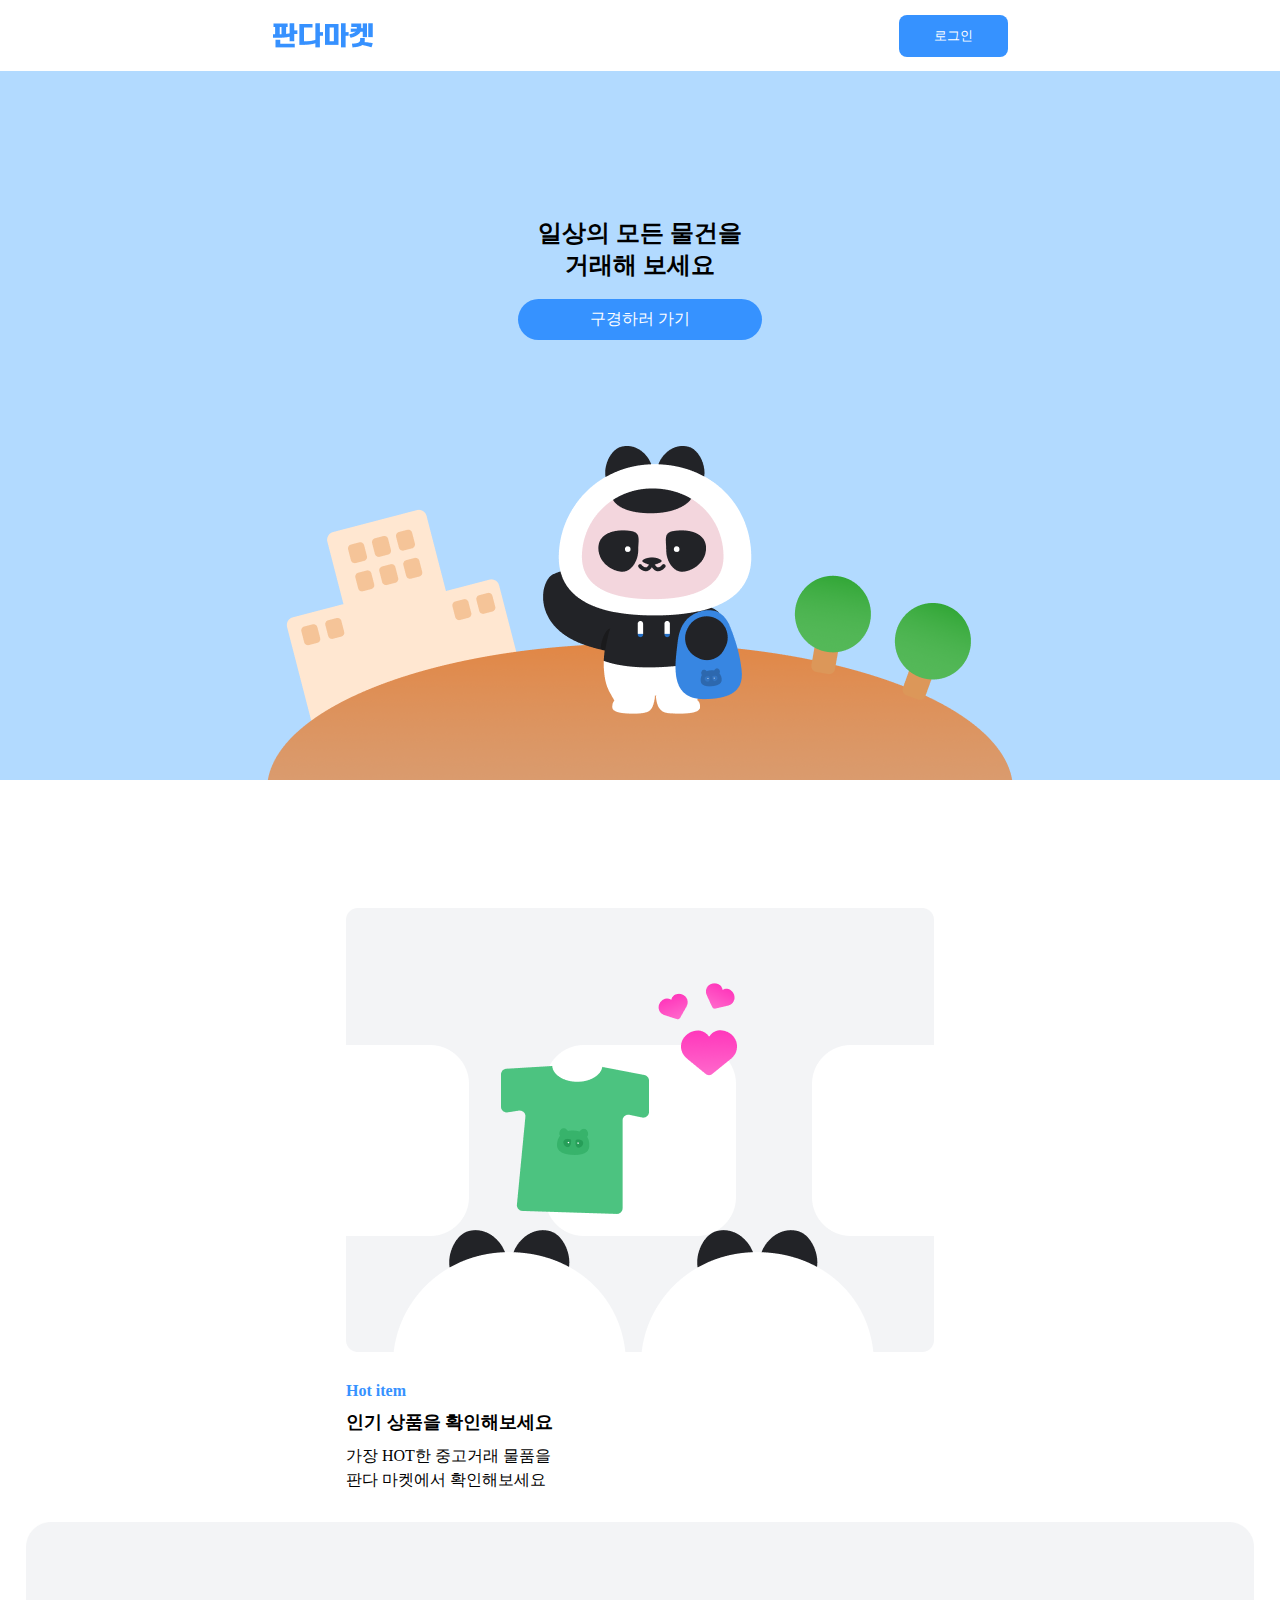
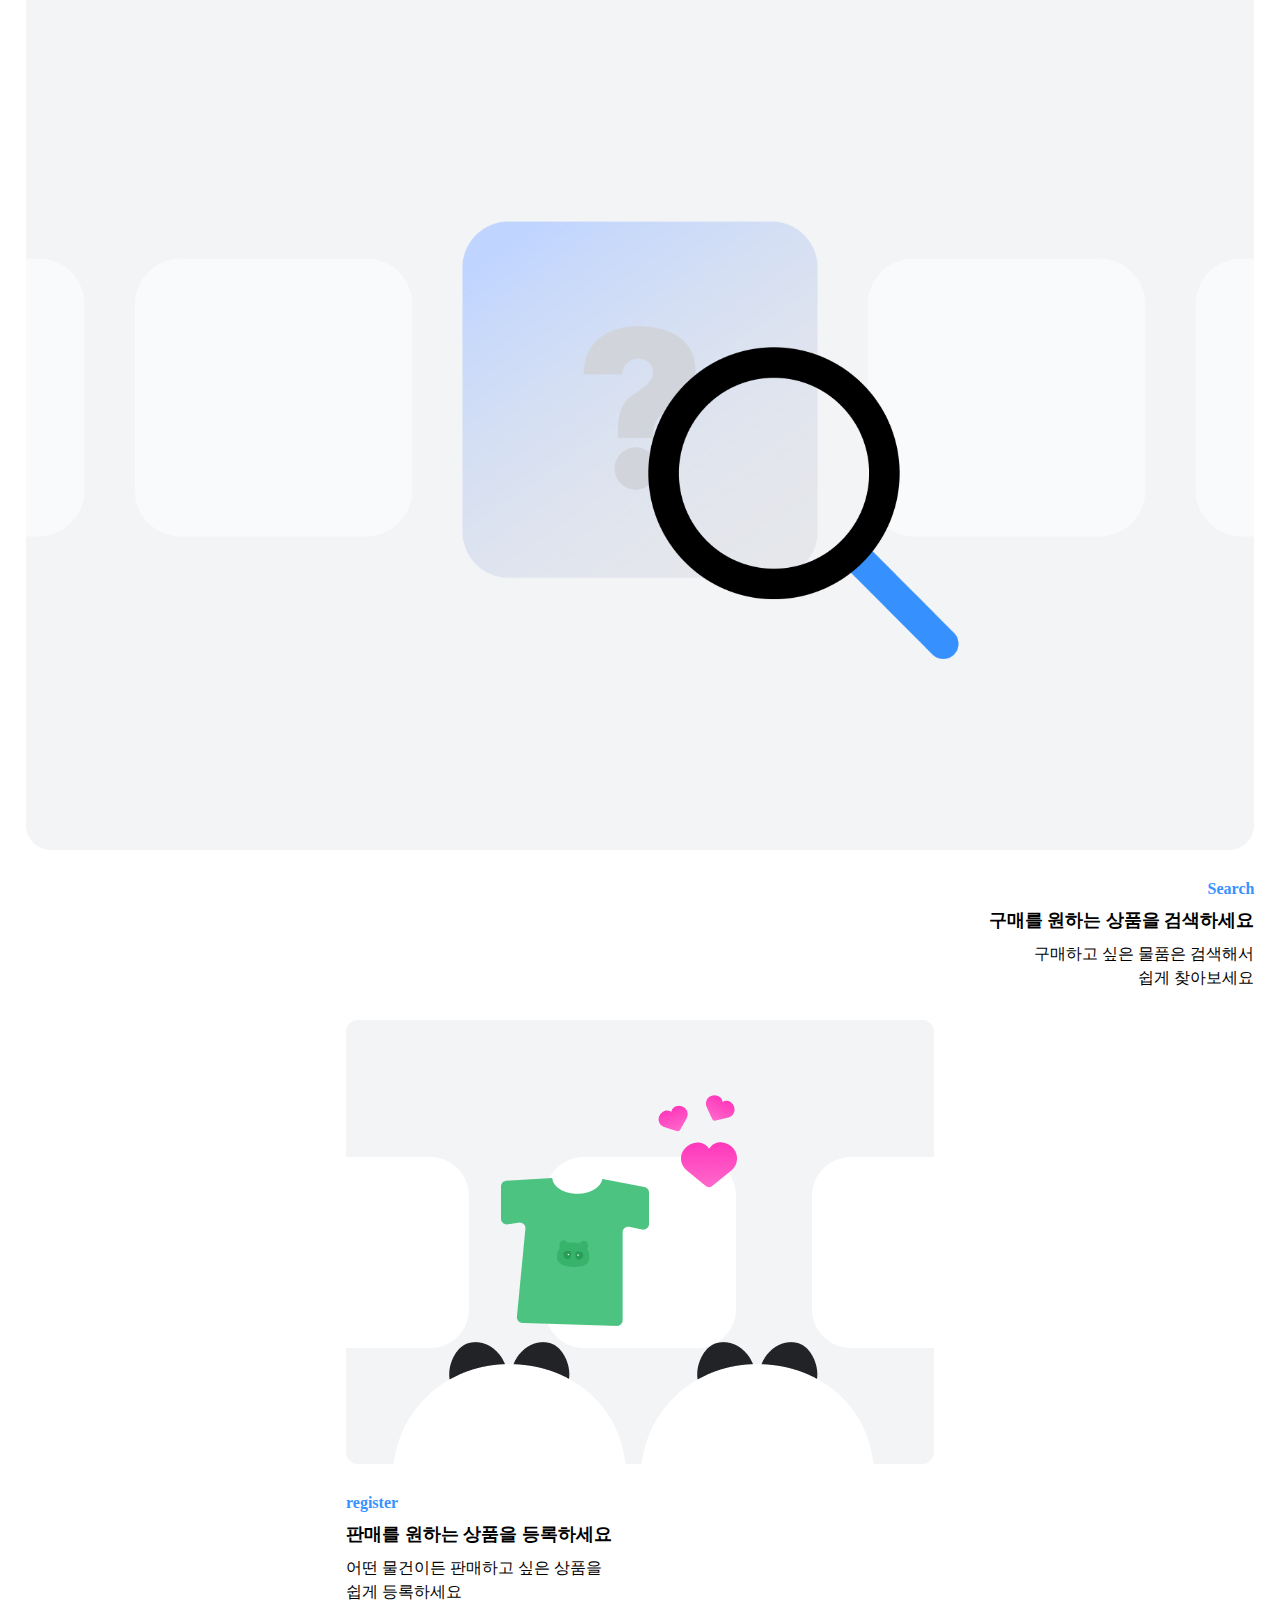
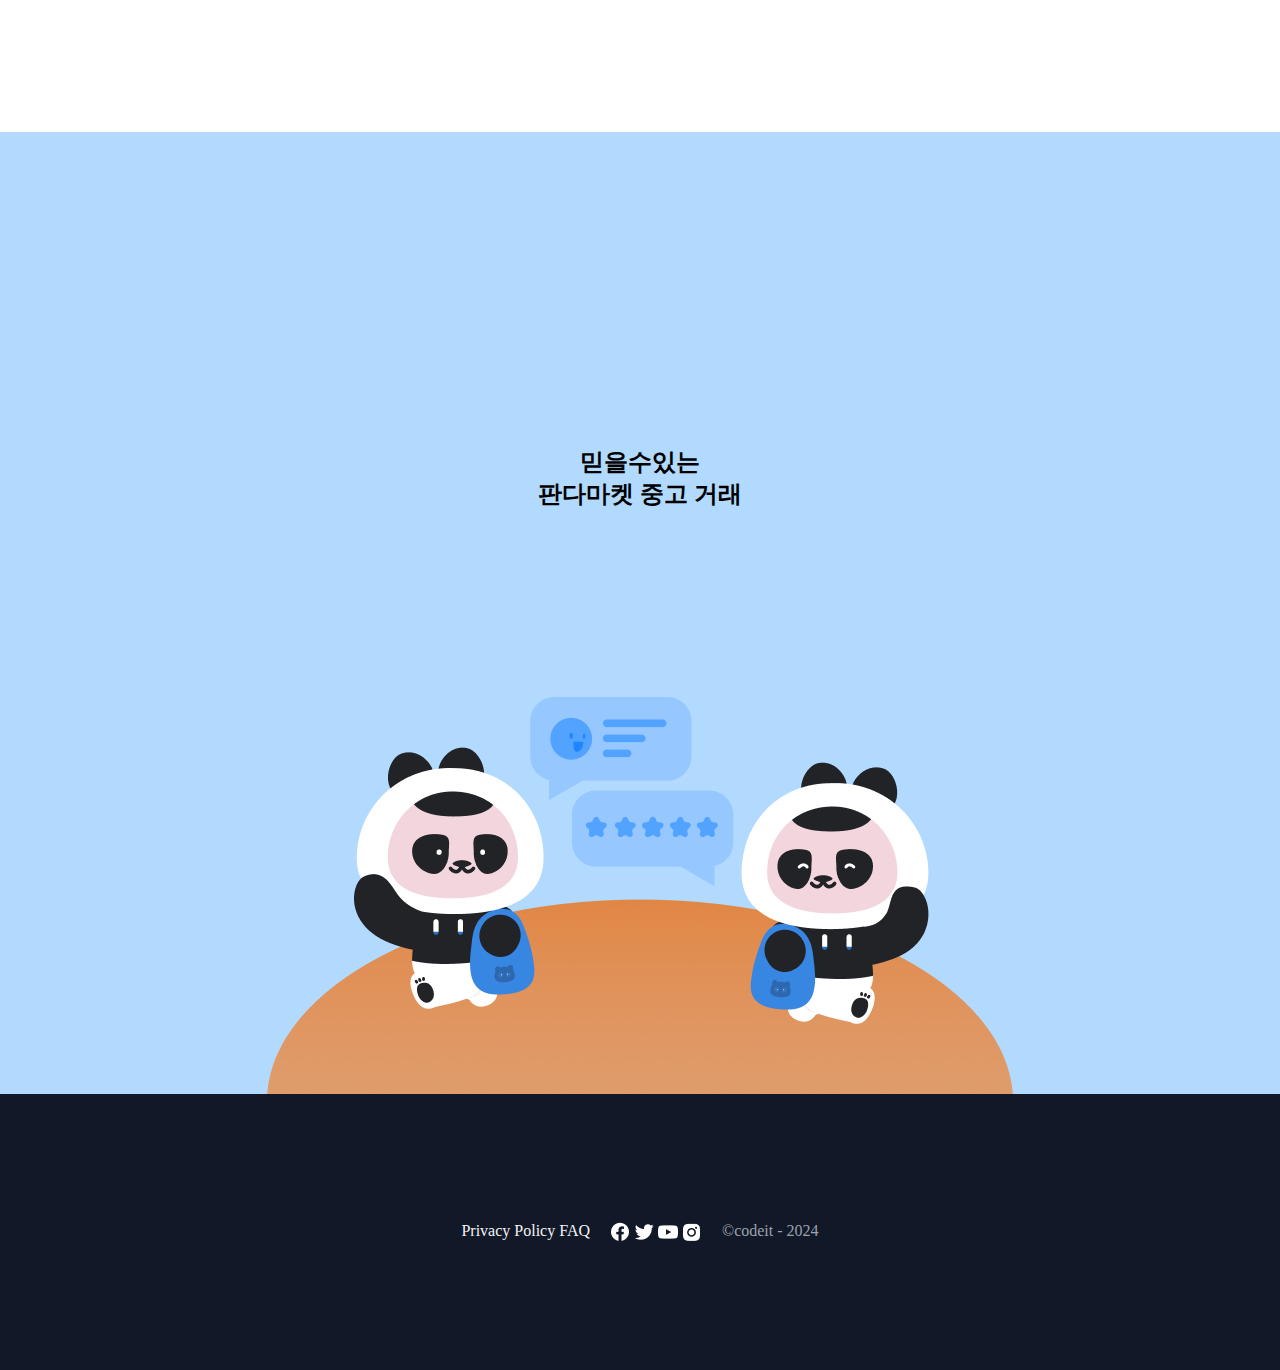
==== 판다마켓/index.html @ 5de252b0 "mobile" ====
<!DOCTYPE html>
<html lang="en">
  <head>
    <meta charset="UTF-8" />
    <meta name="viewport" content="width=device-width, initial-scale=1.0" />
    <title>Document</title>
    <link rel="stylesheet" href="./style.css" />
  </head>
  <body>
    <!-- 해더 영역 -->
    <header>
      <nav class="nav">
        <h1>
          <img src="./img/m.logo.png" alt="logo" />
        </h1>
        <a href="">
          <button class="login-btn">로그인</button>
        </a>
      </nav>
    </header>

    <!-- main 영역 -->
    <main class="article_bg_color">
      <section class="article_container">
        <div class="article_title_wrap">
          <h2 class="tilte_text">일상의 모든 물건을 거래해 보세요</h2>
          <a href=""><button class="main_btn">구경하러 가기</button></a>
        </div>
        <div>
          <img class="main_img" src="./img/Img_home_top.png" alt="" />
        </div>
      </section>
    </main>

    <!-- hot item 영역 -->
    <article class="section1">
      <section class="section_container">
        <div class="img_wrap">
          <img class="article_section_img" src="./img/Img_home_01.png" alt="" />
        </div>
        <div class="text_wrap">
          <span class="text_color">Hot item</span>
          <h3 class="text_h3">인기 상품을 확인해보세요</h3>
          <p class="text_p">
            가장 HOT한 중고거래 물품을<br />
            판다 마켓에서 확인해보세요
          </p>
        </div>
      </section>

      <!-- search 영역 -->
      <section class="section_container">
        <div class="img_wrap">
          <img class="article_section_img" src="./img/Img_home_02.png" alt="" />
        </div>
        <div class="search_text_wrap">
          <span class="text_color">Search</span>
          <h3 class="text_h3">구매를 원하는 상품을 검색하세요</h3>
          <p class="text_p">
            구매하고 싶은 물품은 검색해서<br />
            쉽게 찾아보세요
          </p>
        </div>
      </section>

      <!-- register 영역 -->
      <section class="section_container">
        <div class="img_wrap">
          <img class="article_section_img" src="./img/Img_home_01.png" alt="" />
        </div>
        <div class="text_wrap">
          <span class="text_color">register</span>
          <h3 class="text_h3">판매를 원하는 상품을 등록하세요</h3>
          <p class="text_p">
            어떤 물건이든 판매하고 싶은 상품을<br />
            쉽게 등록하세요
          </p>
        </div>
      </section>
    </article>

    <!-- article 영역 -->
    <article class="article_bg_color">
      <section class="article_container">
        <div class="article_title_wrap2">
          <h2 class="tilte2_text">
            믿을수있는<br />
            판다마켓 중고 거래
          </h2>
        </div>
        <div>
          <img class="main_img" src="./img/Img_home_bottom.png" alt="" />
        </div>
      </section>
    </article>

    <!-- footer 영역 -->
    <footer class="footer_container">
      <div class="content_wrap">
        <div class="footer_text_color">©codeit - 2024</div>
        <div class="footer_text_color1">Privacy Policy FAQ</div>
        <div class="icons">
          <a href="">
            <img src="./img/ic_facebook.png" alt="" />
          </a>
          <a href="">
            <img src="./img/ic_twitter.png" alt="" />
          </a>
          <a href="">
            <img src="./img/ic_youtube.png" alt="" />
          </a>
          <a href="">
            <img src="./img/ic_instagram.png" alt="" />
          </a>
        </div>
      </div>
    </footer>
  </body>
</html>
---- 판다마켓/style.css ----
@charset "UTF-8";
:root {
  --font-weight-bold: 700;
  --font-weight-medium: 500;
  --font-weight-semiBold: 600;
  --font-weight-regular: 400;
  --line-height-42: 42px;
  --line-height-42: 32px;
  --line-height-26: 26px;
  --line-height-24: 24px;
  --line-height-22: 22px;
  --line-height-20: 20px;
  --line-height-18: 18px;
  --text-3xl: 32px;
  --text-26: 26px;
  --text-2xl: 24px;
  --text-xl: 20px;
  --text-2lg: 18px;
  --text-lg: 16px;
  --text-md: 14px;
  --text-sm: 13px;
  --text-xs: 12px;
  --color-primary-30: #b2daff;
  --color-primary-50: #52a2ff;
  --color-primary-100: #3692ff;
  --color-primary-200: #1967d6;
  --color-primary-300: #1251aa;
  --color-error: #f74747;
  --color-gray-900: #111827;
  --color-gray-800: #1f2937;
  --color-gray-700: #374151;
  --color-gray-600: #4b5563;
  --color-gray-500: #6b7280;
  --color-gray-300: #9ca3af;
  --color-gray-200: #e5e7eb;
  --color-gray-100: #f3f4f6;
  --color-gray-50: #f9fafb;
  --color-white: #ffffff;
  /* --main-img:url("https://search.pstatic.net/common/?src=http%3A%2F%2Fblogfiles.naver.net%2FMjAyNDAzMjVfMTA5%2FMDAxNzExMzcyNDMwMDA0.PAAKwnwMxkbjkumD5Q9-1tG5RyyqQ39Nb8FeaJi5R3gg.db8yYRm5e68QXofsy28CrYM2SAaduiMCdt2UGgNBswUg.PNG%2Fimage.png&type=sc960_832"); */

  /* background-image: var(--main-img);
  background-size: contain;
  background-repeat: no-repeat; */
}

* {
  margin: 0;
  padding: 0;
  box-sizing: border-box;
}

h1 {
  font-size: var(--text-3xl);
  line-height: var(--lineheight-42);
  font-weight: var(--font-weight-bold);
}

h2,
h3 {
  font-size: var(--text-2xl);
  line-height: var(--line-height-32);
  font-weight: var(--font-weight-semiBold);
}

p {
  font-size: var(--text-lg);
  line-height: var(--line-height-18);
  font-weight: var(--font-weight-medium);
}

a,
span,
img {
  vertical-align: top;
}

ul {
  list-style: none;
}

button,
a {
  all: unset;
}

/* mobile */

/* 해더영역 */
.nav {
  display: flex;
  justify-content: space-around;
  align-items: center;
  padding: 10px;
}

.login-btn {
  border-radius: 8px;
  padding: 12px 35px;
  background-color: var(--color-primary-100);
  color: var(--color-white);
  font-size: var(--text-sm);
}

/* 배경색 */
.article_bg_color {
  background-color: var(--color-primary-30);
  display: flex;
  justify-content: center;
  align-items: center;
  padding-top: 10%;
}

.article_container {
  display: flex;
  align-items: center;
  flex-direction: column;
}

.main_img {
  width: 100%;
}

/* main text 영역 */
.article_title_wrap {
  text-align: center;
  margin-bottom: 100px;
}

.tilte_text {
  padding: 5% 20%;
}

.main_btn {
  background-color: var(--color-primary-100);
  color: var(--color-white);
  border-radius: 30px;
  padding: 10px 20%;
}

/* section 구역 */
.section1 {
  display: flex;
  justify-content: center;
  align-items: center;
  flex-direction: column;
  padding: 10% 0;
  gap: 30px;
}

.section_container {
  display: flex;
  justify-content: center;
  flex-direction: column;
  gap: 30px;
  padding: 0 2%;
}

.article_section_img {
  width: 100%;
}

.text_wrap {
  display: flex;
  flex-direction: column;
  justify-content: center;
}

.text_color {
  color: var(--color-primary-100);
  font-weight: var(--font-weight-bold);
  margin-bottom: 10px;
}

.text_h3 {
  margin-bottom: 10px;
  font-size: var(--text-2lg);
}
.text_p {
  line-height: 1.5;
}

/* search text */
.search_text_wrap {
  display: flex;
  flex-direction: column;
  justify-content: center;
  text-align: right;
}

/* article 구역 */
.article_title_wrap2 {
  text-align: center;
  width: 100%;
}

.tilte2_text {
  padding: 25% 0;
}

/* footer 구역 */
footer {
  background-color: var(--color-gray-900);
  padding: 10% 0;
  display: flex;
  justify-content: space-around;
}

.footer_text_color {
  color: var(--color-gray-300);
}

.footer_text_color1 {
  color: var(--color-gray-100);
}

.content_wrap {
  display: flex;
  justify-content: space-between;
  flex-wrap: wrap;
  gap: 20px;
  padding: 0 5%;
}

.content_wrap > div:first-child {
  order: 2;
}

.icons {
  gap: 10px;
}
/* mobile end */
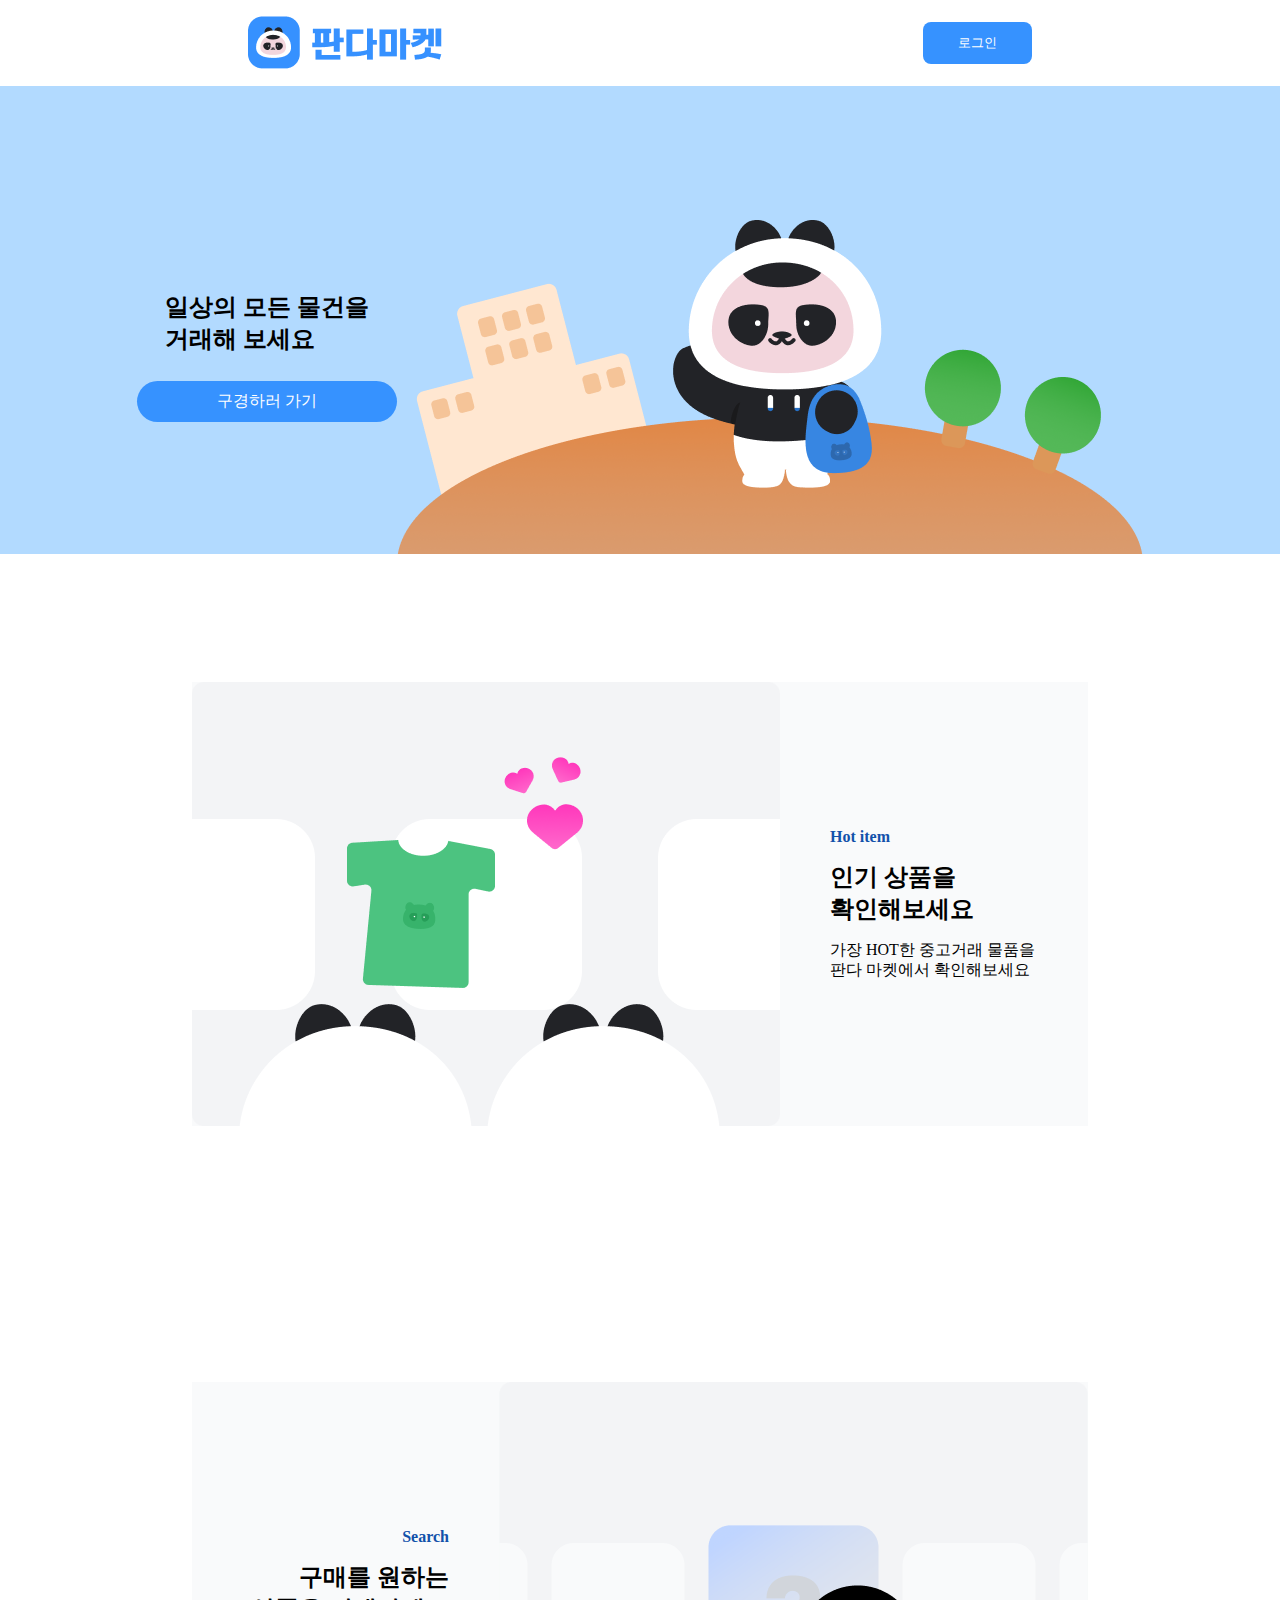
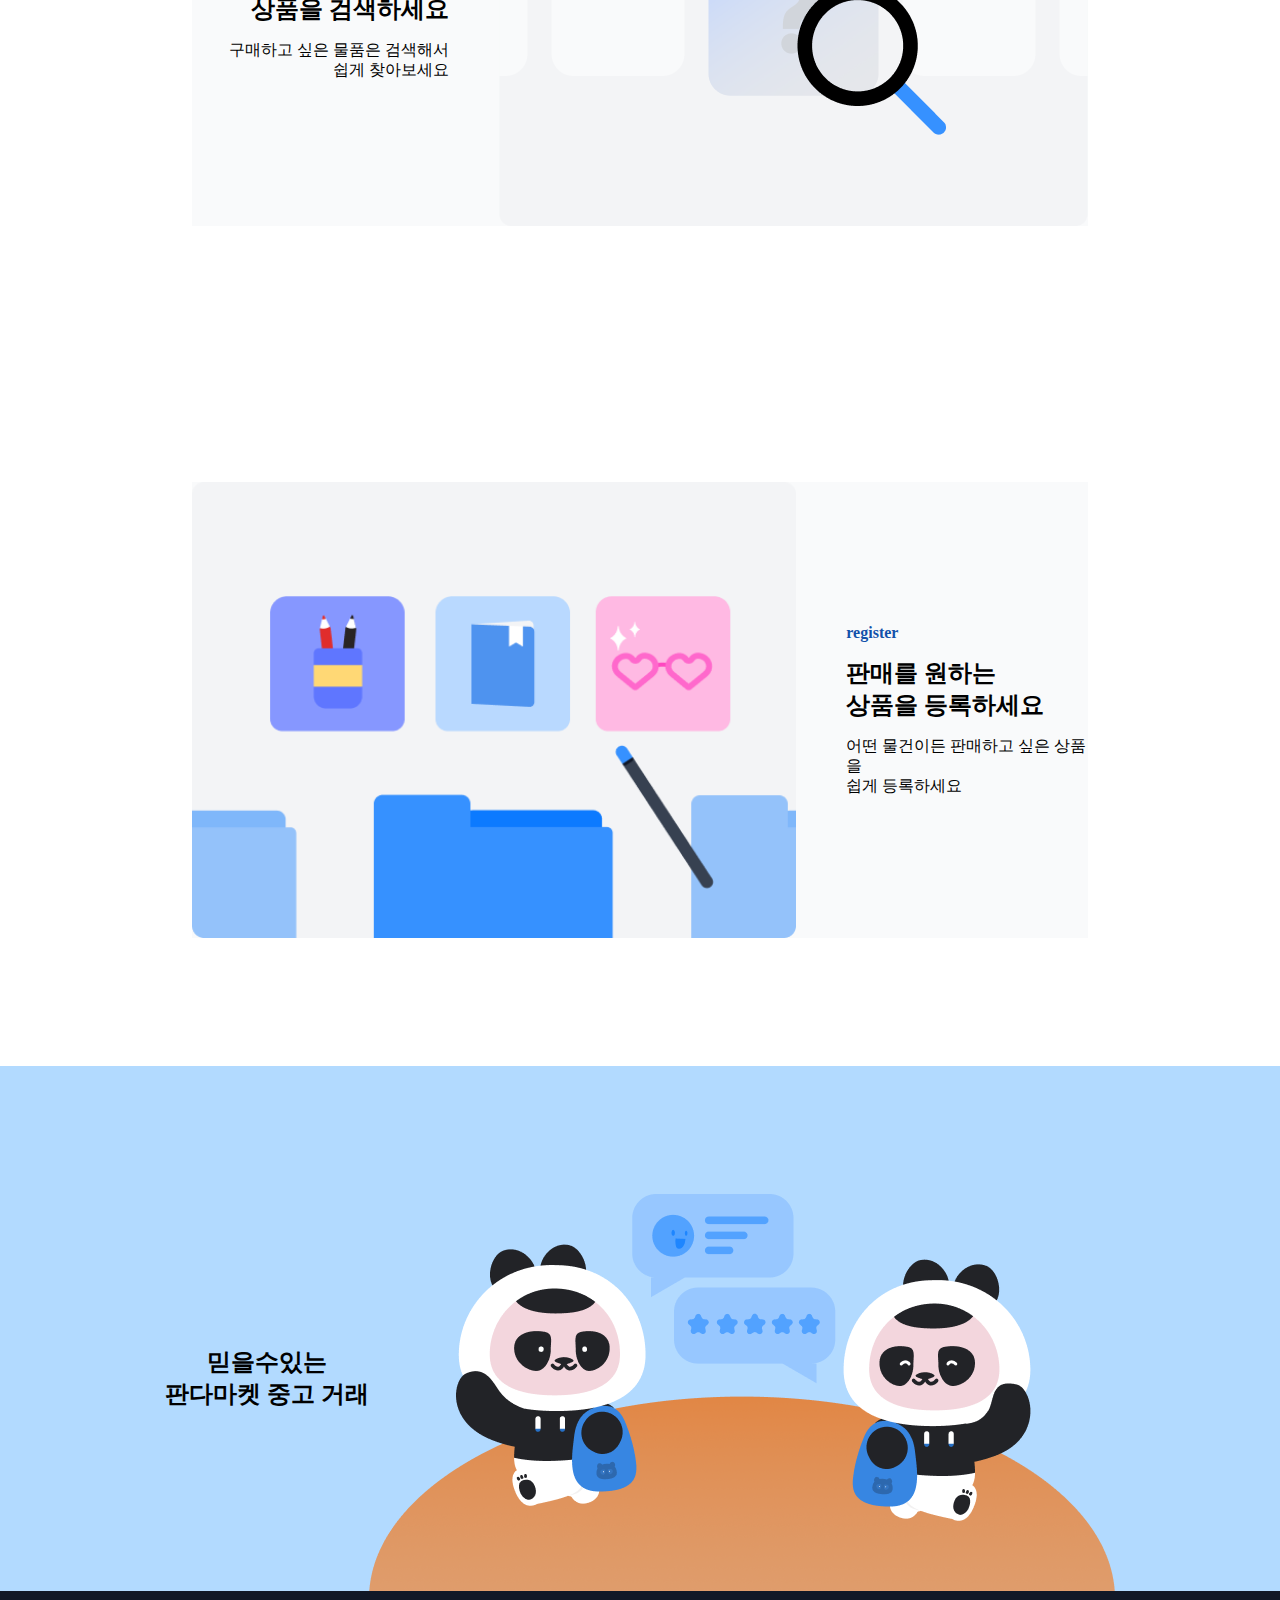
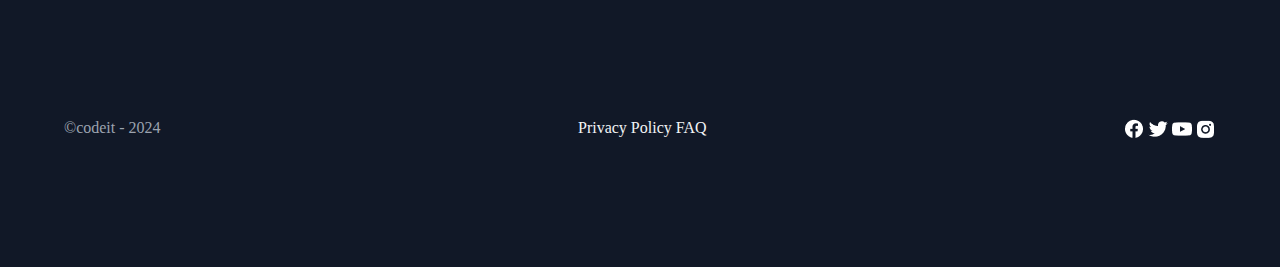
==== commit ce2f8f76: "pc" ====
--- a/판다마켓/index.html
+++ b/판다마켓/index.html
@@ -5,13 +5,15 @@
     <meta name="viewport" content="width=device-width, initial-scale=1.0" />
     <title>Document</title>
     <link rel="stylesheet" href="./style.css" />
+    <link rel="stylesheet" href="./pc.css" />
   </head>
   <body>
     <!-- 해더 영역 -->
     <header>
       <nav class="nav">
         <h1>
-          <img src="./img/m.logo.png" alt="logo" />
+          <img class="mo_logo" src="./img/m.logo.png" alt="logo" />
+          <img class="pc_logo" src="./img/Property 1=md.png" alt="logo" />
         </h1>
         <a href="">
           <button class="login-btn">로그인</button>
@@ -23,8 +25,12 @@
     <main class="article_bg_color">
       <section class="article_container">
         <div class="article_title_wrap">
-          <h2 class="tilte_text">일상의 모든 물건을 거래해 보세요</h2>
-          <a href=""><button class="main_btn">구경하러 가기</button></a>
+          <h2 class="tilte_text">
+            일상의 모든 물건을 <br class="br" />거래해 보세요
+          </h2>
+          <a class="a" href=""
+            ><button class="main_btn">구경하러 가기</button></a
+          >
         </div>
         <div>
           <img class="main_img" src="./img/Img_home_top.png" alt="" />
@@ -33,56 +39,76 @@
     </main>
 
     <!-- hot item 영역 -->
-    <article class="section1">
+    <article class="article1">
       <section class="section_container">
-        <div class="img_wrap">
-          <img class="article_section_img" src="./img/Img_home_01.png" alt="" />
-        </div>
-        <div class="text_wrap">
-          <span class="text_color">Hot item</span>
-          <h3 class="text_h3">인기 상품을 확인해보세요</h3>
-          <p class="text_p">
-            가장 HOT한 중고거래 물품을<br />
-            판다 마켓에서 확인해보세요
-          </p>
-        </div>
-      </section>
-
-      <!-- search 영역 -->
-      <section class="section_container">
-        <div class="img_wrap">
-          <img class="article_section_img" src="./img/Img_home_02.png" alt="" />
-        </div>
-        <div class="search_text_wrap">
-          <span class="text_color">Search</span>
-          <h3 class="text_h3">구매를 원하는 상품을 검색하세요</h3>
-          <p class="text_p">
-            구매하고 싶은 물품은 검색해서<br />
-            쉽게 찾아보세요
-          </p>
-        </div>
-      </section>
-
-      <!-- register 영역 -->
-      <section class="section_container">
-        <div class="img_wrap">
-          <img class="article_section_img" src="./img/Img_home_01.png" alt="" />
-        </div>
-        <div class="text_wrap">
-          <span class="text_color">register</span>
-          <h3 class="text_h3">판매를 원하는 상품을 등록하세요</h3>
-          <p class="text_p">
-            어떤 물건이든 판매하고 싶은 상품을<br />
-            쉽게 등록하세요
-          </p>
+            <img
+              class="article_section_img"
+              src="./img/Img_home_01.png"
+              alt=""
+            />
+          <div class="text_wrap">
+            <span class="text_color">Hot item</span>
+            <h3 class="text_h3">
+              인기 상품을<br class="br" />
+              확인해보세요
+            </h3>
+            <p class="text_p">
+              가장 HOT한 중고거래 물품을<br />
+              판다 마켓에서 확인해보세요
+            </p>
+          </div>
         </div>
       </section>
     </article>
 
+      <!-- search 영역 -->
+      <article class="article1">
+        <section class="section_container search_box">
+              <img
+                class="article_section_img"
+                src="./img/Img_home_02.png"
+                alt=""
+              />
+            <div class="search_text_wrap">
+              <span class="text_color">Search </span>
+              <h3 class="text_h3">
+                구매를 원하는<br class="br" />
+                상품을 검색하세요
+              </h3>
+              <p class="text_p">
+                구매하고 싶은 물품은 검색해서<br />
+                쉽게 찾아보세요
+              </p>
+            </div>
+        </section>
+      </article>
+
+      <!-- register 영역 -->
+      <article class="article1">
+        <section class="section_container">
+            <img
+              class="article_section_img2"
+              src="./img/Img_home_03.png"
+              alt=""
+            />
+          <div class="text_wrap">
+            <span class="text_color">register</span>
+            <h3 class="text_h3">
+              판매를 원하는<br class="br" />
+              상품을 등록하세요
+            </h3>
+            <p class="text_p">
+              어떤 물건이든 판매하고 싶은 상품을<br />
+              쉽게 등록하세요
+            </p>
+          </div>
+        </section>
+      </article>
+
     <!-- article 영역 -->
     <article class="article_bg_color">
       <section class="article_container">
-        <div class="article_title_wrap2">
+        <div class="article_title_wrap">
           <h2 class="tilte2_text">
             믿을수있는<br />
             판다마켓 중고 거래
--- a/판다마켓/style.css
+++ b/판다마켓/style.css
@@ -68,23 +68,22 @@
   font-weight: var(--font-weight-medium);
 }
 
+ul {
+  list-style: none;
+}
+
+button,
+a {
+  all: unset;
+}
+
 a,
 span,
 img {
   vertical-align: top;
 }
 
-ul {
-  list-style: none;
-}
-
-button,
-a {
-  all: unset;
-}
-
 /* mobile */
-
 /* 해더영역 */
 .nav {
   display: flex;
@@ -101,7 +100,7 @@
   font-size: var(--text-sm);
 }
 
-/* 배경색 */
+/* article 고정 */
 .article_bg_color {
   background-color: var(--color-primary-30);
   display: flex;
@@ -110,6 +109,7 @@
   padding-top: 10%;
 }
 
+/* main 영역 */
 .article_container {
   display: flex;
   align-items: center;
@@ -118,72 +118,93 @@
 
 .main_img {
   width: 100%;
+}
+
+.pc_logo{
+  display: none;
+}
+
+.mo_logo{
+  display: block;
 }
 
 /* main text 영역 */
 .article_title_wrap {
+  display: flex;
+  justify-content: center;
+  flex-direction: column;
+  align-items: center;
   text-align: center;
-  margin-bottom: 100px;
-}
-
-.tilte_text {
-  padding: 5% 20%;
+  margin-bottom: 30px;
 }
 
 .main_btn {
   background-color: var(--color-primary-100);
   color: var(--color-white);
   border-radius: 30px;
-  padding: 10px 20%;
+  text-align: center;
+  padding: 10px 60px;
+}
+
+.a {
+  padding: 10% 0;
 }
 
 /* section 구역 */
-.section1 {
-  display: flex;
-  justify-content: center;
-  align-items: center;
-  flex-direction: column;
+.article1 {
   padding: 10% 0;
+}
+
+.section_container {
+  width: 90%;
+  margin: 0 auto;
+  display: flex;
+  justify-content: space-between;
+  flex-direction: column;
+  background-color: var(--color-gray-50);
   gap: 30px;
 }
 
-.section_container {
-  display: flex;
-  justify-content: center;
-  flex-direction: column;
+.text_wrap {
+  width: 100%;
+  display: flex;
+  flex-direction: column;
+  justify-content: center;
+  align-items: flex-start;
+  gap: 15px;
+}
+.br2 {
+  display: none;
+}
+
+.text_color {
+  color: var(--color-primary-300);
+  font-weight: var(--font-weight-bold);
+}
+
+.text_p {
+  font-size: var(--text-lg);
+  line-height: var(--line-height-20);
+}
+
+/* search */
+.section_container1{
+  width: 90%;
+  margin: 0 auto;
+  display: flex;
+  justify-content: center;
+  flex-direction: column;
+  background-color: var(--color-gray-50);
   gap: 30px;
-  padding: 0 2%;
-}
-
-.article_section_img {
-  width: 100%;
-}
-
-.text_wrap {
-  display: flex;
-  flex-direction: column;
-  justify-content: center;
-}
-
-.text_color {
-  color: var(--color-primary-100);
-  font-weight: var(--font-weight-bold);
-  margin-bottom: 10px;
-}
-
-.text_h3 {
-  margin-bottom: 10px;
-  font-size: var(--text-2lg);
-}
-.text_p {
-  line-height: 1.5;
-}
-
-/* search text */
-.search_text_wrap {
-  display: flex;
-  flex-direction: column;
-  justify-content: center;
+}
+
+.search_text_wrap{
+  width: 100%;
+  display: flex;
+  flex-direction: column;
+  justify-content: center;
+  align-items: flex-end;
+  gap: 15px;
   text-align: right;
 }
 
@@ -225,7 +246,6 @@
   order: 2;
 }
 
-.icons {
-  gap: 10px;
-}
 /* mobile end */
+
+/* pc 1280px */
--- a/판다마켓/pc.css
+++ b/판다마켓/pc.css
@@ -0,0 +1,80 @@
+/* 태블릿 744px 이상 */
+@media screen and (min-width: 744px) {
+  .br {
+    display: none;
+  }
+  .content_wrap {
+    width: 100%;
+    justify-content: space-between;
+  }
+}
+
+/* pc 1200px 이상 */
+@media screen and (min-width: 1200px) {
+  /* main */
+  .article_container {
+    flex-direction: row;
+  }
+
+  .tilte_text{
+    text-align: left;
+  }
+
+  .pc_logo{
+    display: block;
+  }
+
+  .mo_logo{
+    display: none;
+  }
+
+  
+  /* article 1 */
+  .section_container {
+    width: 70%;
+    margin: 0 auto;
+    flex-direction: row;
+    justify-content: center;
+    align-items: center;
+    gap: 50px;
+  }
+  
+  /* search 영역 */
+  .search_box{
+    flex-direction: row-reverse;
+  }
+
+  .text_wrap {
+    width: 40%;
+  }
+
+  .article_section_img2{
+    width: 100%;
+  }
+
+  .main_btn {
+    padding: 10px 80px;
+  }
+
+  .br {
+    display: block;
+  }
+
+  .br2 {
+    display: block;
+  }
+
+  .text_h3 {
+    font-size: var(--text-2xl);
+  }
+
+
+  /* footer 영역 */
+  .content_wrap > div:first-child {
+    order: 0;
+  }
+  .content_wrap {
+    width: 100%;
+    justify-content: space-between;
+  }
+}
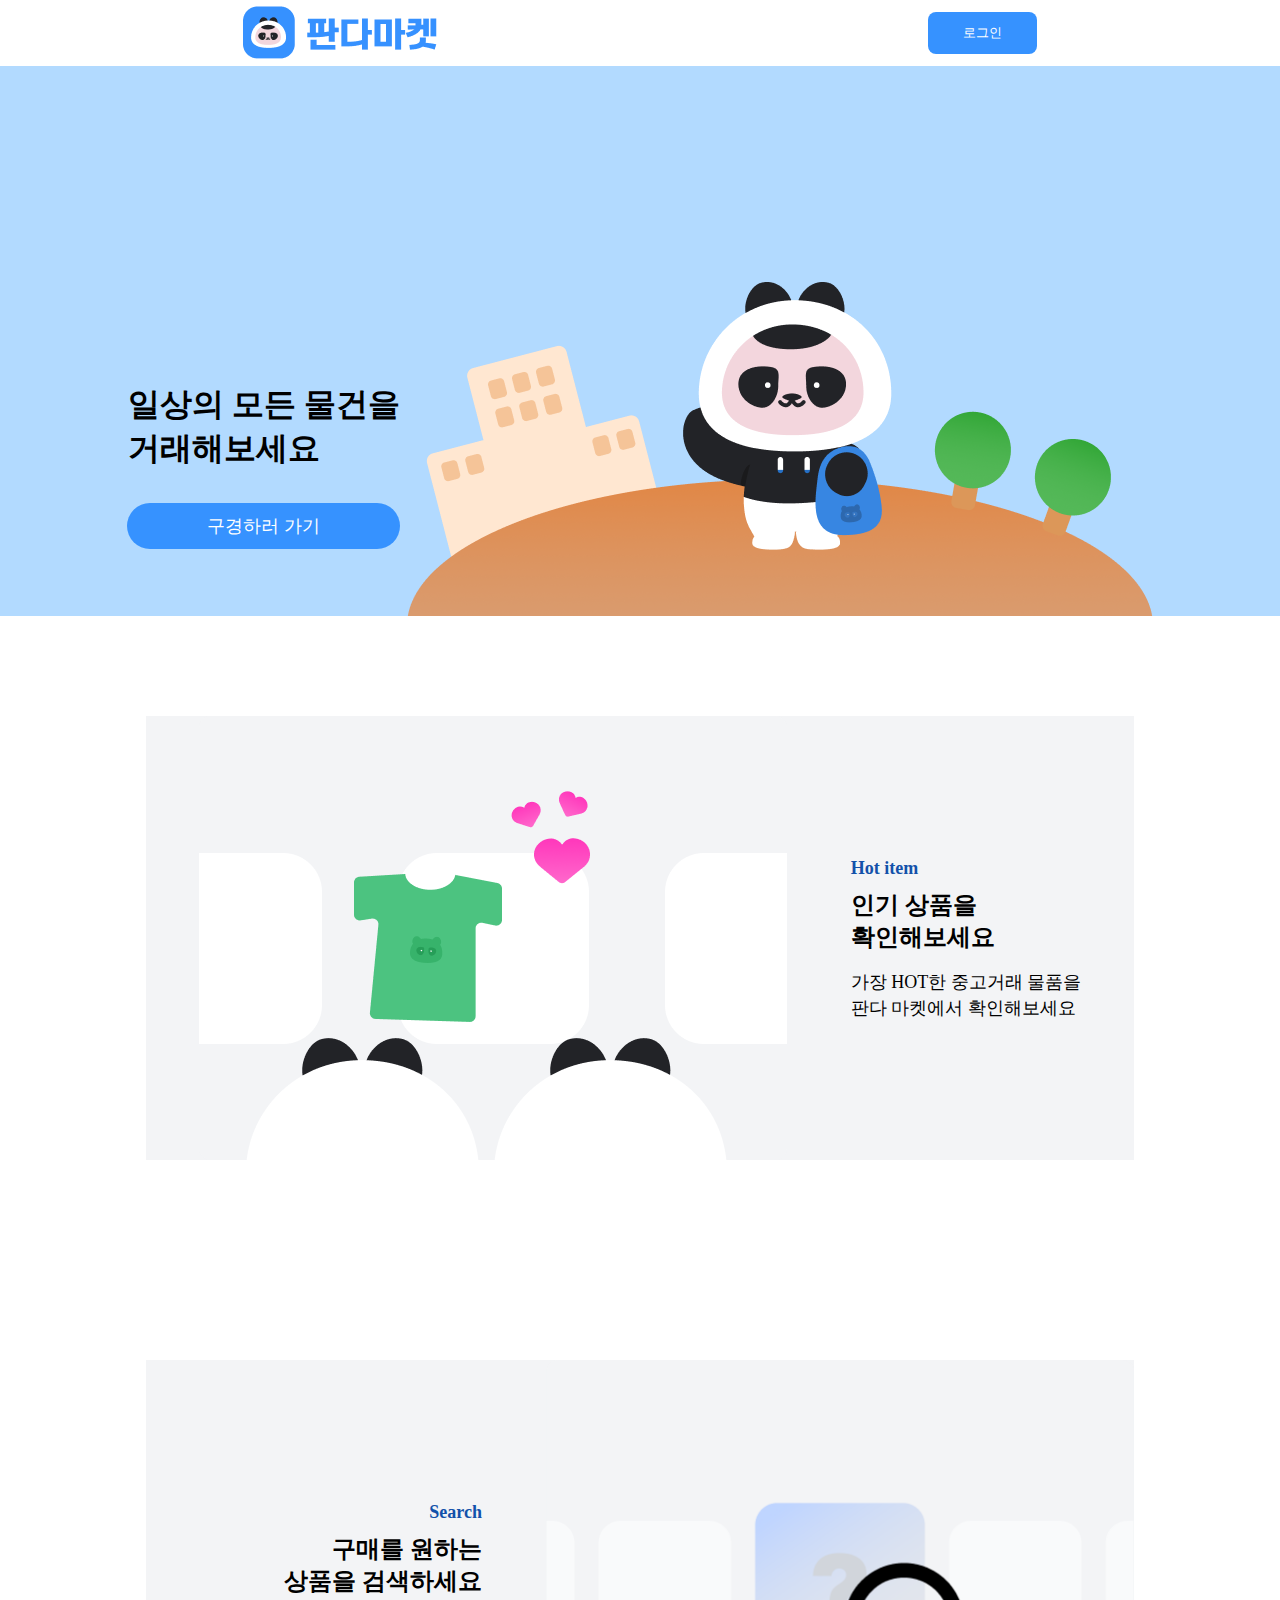
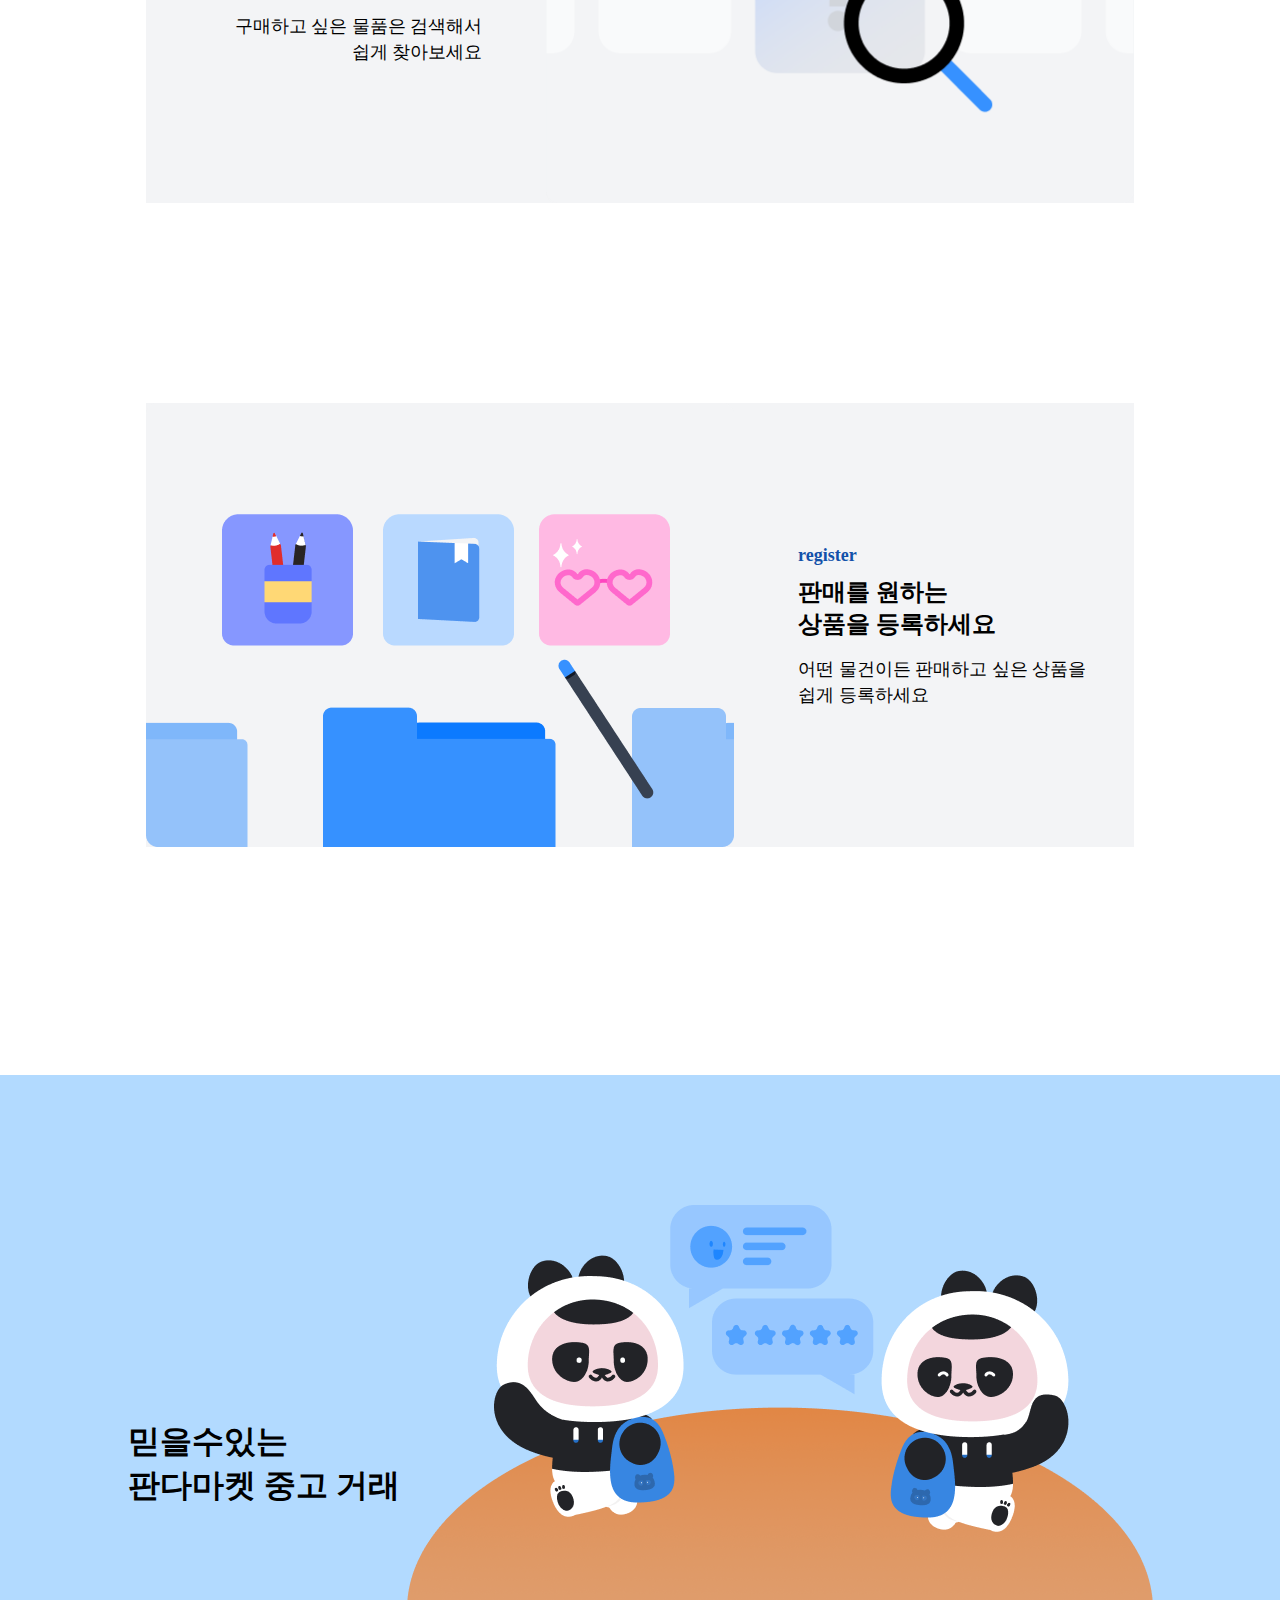
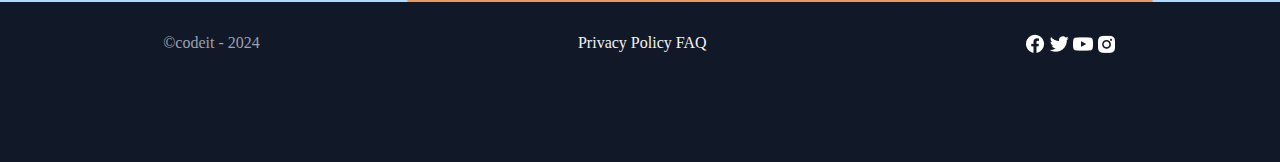
==== commit c991b542: "최종" ====
--- a/판다마켓/index.html
+++ b/판다마켓/index.html
@@ -26,21 +26,19 @@
       <section class="article_container">
         <div class="article_title_wrap">
           <h2 class="tilte_text">
-            일상의 모든 물건을 <br class="br" />거래해 보세요
+            일상의 모든 물건을 <br class="br" />거래해보세요
           </h2>
           <a class="a" href=""
             ><button class="main_btn">구경하러 가기</button></a
           >
         </div>
-        <div>
           <img class="main_img" src="./img/Img_home_top.png" alt="" />
-        </div>
       </section>
     </main>
 
     <!-- hot item 영역 -->
-    <article class="article1">
-      <section class="section_container">
+    <article class="article_1">
+      <section class="section_container hot_img">
             <img
               class="article_section_img"
               src="./img/Img_home_01.png"
@@ -57,12 +55,11 @@
               판다 마켓에서 확인해보세요
             </p>
           </div>
-        </div>
       </section>
     </article>
 
       <!-- search 영역 -->
-      <article class="article1">
+      <article class="article_1">
         <section class="section_container search_box">
               <img
                 class="article_section_img"
@@ -84,10 +81,10 @@
       </article>
 
       <!-- register 영역 -->
-      <article class="article1">
+      <article class="article_1">
         <section class="section_container">
             <img
-              class="article_section_img2"
+              class="article_section_img"
               src="./img/Img_home_03.png"
               alt=""
             />
@@ -106,17 +103,15 @@
       </article>
 
     <!-- article 영역 -->
-    <article class="article_bg_color">
+    <article class="article_bg_color article_footer">
       <section class="article_container">
         <div class="article_title_wrap">
-          <h2 class="tilte2_text">
+          <h2 class="tilte_text">
             믿을수있는<br />
             판다마켓 중고 거래
           </h2>
         </div>
-        <div>
-          <img class="main_img" src="./img/Img_home_bottom.png" alt="" />
-        </div>
+          <img class="main_img_1" src="./img/Img_home_bottom.png" alt="" />
       </section>
     </article>
 
@@ -124,7 +119,7 @@
     <footer class="footer_container">
       <div class="content_wrap">
         <div class="footer_text_color">©codeit - 2024</div>
-        <div class="footer_text_color1">Privacy Policy FAQ</div>
+        <div class="footer_text_color_1">Privacy Policy FAQ</div>
         <div class="icons">
           <a href="">
             <img src="./img/ic_facebook.png" alt="" />
--- a/판다마켓/style.css
+++ b/판다마켓/style.css
@@ -11,6 +11,7 @@
   --line-height-22: 22px;
   --line-height-20: 20px;
   --line-height-18: 18px;
+  --text-40: 40px;
   --text-3xl: 32px;
   --text-26: 26px;
   --text-2xl: 24px;
@@ -36,11 +37,6 @@
   --color-gray-100: #f3f4f6;
   --color-gray-50: #f9fafb;
   --color-white: #ffffff;
-  /* --main-img:url("https://search.pstatic.net/common/?src=http%3A%2F%2Fblogfiles.naver.net%2FMjAyNDAzMjVfMTA5%2FMDAxNzExMzcyNDMwMDA0.PAAKwnwMxkbjkumD5Q9-1tG5RyyqQ39Nb8FeaJi5R3gg.db8yYRm5e68QXofsy28CrYM2SAaduiMCdt2UGgNBswUg.PNG%2Fimage.png&type=sc960_832"); */
-
-  /* background-image: var(--main-img);
-  background-size: contain;
-  background-repeat: no-repeat; */
 }
 
 * {
@@ -87,9 +83,9 @@
 /* 해더영역 */
 .nav {
   display: flex;
-  justify-content: space-around;
-  align-items: center;
-  padding: 10px;
+  justify-content: space-between ;
+  align-items: center;
+  margin: 0 16px;
 }
 
 .login-btn {
@@ -106,7 +102,7 @@
   display: flex;
   justify-content: center;
   align-items: center;
-  padding-top: 10%;
+  margin-bottom: 52px;
 }
 
 /* main 영역 */
@@ -114,10 +110,14 @@
   display: flex;
   align-items: center;
   flex-direction: column;
-}
-
-.main_img {
-  width: 100%;
+  justify-content: center;
+  margin-top: 55px;
+  overflow: hidden;
+}
+
+.main_img{
+  max-width:746px;
+  width: 448px;
 }
 
 .pc_logo{
@@ -135,7 +135,7 @@
   flex-direction: column;
   align-items: center;
   text-align: center;
-  margin-bottom: 30px;
+  margin-bottom: 130px;
 }
 
 .main_btn {
@@ -143,35 +143,47 @@
   color: var(--color-white);
   border-radius: 30px;
   text-align: center;
-  padding: 10px 60px;
-}
-
-.a {
-  padding: 10% 0;
+  padding: 12px 71px;
+}
+
+.tilte_text{
+  font-size: var(--text-3xl);
+}
+
+.txt{
+  margin-bottom: 120px;
+}
+
+.a{
+  font-size: var(--text-2lg);
+  line-height: var(--line-height-26);
 }
 
 /* section 구역 */
-.article1 {
-  padding: 10% 0;
+.article_1 {
+  margin-bottom: 40px;
 }
 
 .section_container {
-  width: 90%;
+  max-width: 988px;
+  width: 100%;
   margin: 0 auto;
   display: flex;
-  justify-content: space-between;
-  flex-direction: column;
-  background-color: var(--color-gray-50);
-  gap: 30px;
+  flex-direction: column;
+  background-color: var(--color-gray-100);
+  gap: 24px;
+  padding: 0 16px;
+}
+
+.article_section_img{
+  width: 100%;
 }
 
 .text_wrap {
-  width: 100%;
   display: flex;
   flex-direction: column;
   justify-content: center;
   align-items: flex-start;
-  gap: 15px;
 }
 .br2 {
   display: none;
@@ -180,57 +192,51 @@
 .text_color {
   color: var(--color-primary-300);
   font-weight: var(--font-weight-bold);
+  line-height: var(--line-height-26);
+  margin-bottom: 8px;
+}
+
+.text_h3{
+  margin-bottom: 16px;
 }
 
 .text_p {
   font-size: var(--text-lg);
-  line-height: var(--line-height-20);
+  line-height: var(--line-height-26);
 }
 
 /* search */
-.section_container1{
-  width: 90%;
-  margin: 0 auto;
-  display: flex;
-  justify-content: center;
-  flex-direction: column;
-  background-color: var(--color-gray-50);
-  gap: 30px;
-}
-
 .search_text_wrap{
+  display: flex;
+  flex-direction: column;
+  justify-content: center;
+  align-items: flex-end;
+  text-align: right;
+}
+
+/* article 구역 */
+.article_footer{
+  margin-bottom: 0;
+}
+
+.main_img_1{
   width: 100%;
-  display: flex;
-  flex-direction: column;
-  justify-content: center;
-  align-items: flex-end;
-  gap: 15px;
-  text-align: right;
-}
-
-/* article 구역 */
-.article_title_wrap2 {
-  text-align: center;
-  width: 100%;
-}
-
-.tilte2_text {
-  padding: 25% 0;
-}
+}
+
 
 /* footer 구역 */
 footer {
   background-color: var(--color-gray-900);
-  padding: 10% 0;
   display: flex;
   justify-content: space-around;
+  height: 160px;    
 }
 
 .footer_text_color {
   color: var(--color-gray-300);
 }
 
-.footer_text_color1 {
+.footer_text_color_1 {
   color: var(--color-gray-100);
 }
 
@@ -238,8 +244,8 @@
   display: flex;
   justify-content: space-between;
   flex-wrap: wrap;
-  gap: 20px;
-  padding: 0 5%;
+  gap: 24px;
+  padding: 32px 16px;                                         
 }
 
 .content_wrap > div:first-child {
--- a/판다마켓/pc.css
+++ b/판다마켓/pc.css
@@ -3,21 +3,9 @@
   .br {
     display: none;
   }
-  .content_wrap {
-    width: 100%;
-    justify-content: space-between;
-  }
-}
 
-/* pc 1200px 이상 */
-@media screen and (min-width: 1200px) {
-  /* main */
-  .article_container {
-    flex-direction: row;
-  }
-
-  .tilte_text{
-    text-align: left;
+  .nav{
+    margin: 0 24px;
   }
 
   .pc_logo{
@@ -28,28 +16,136 @@
     display: none;
   }
 
+  /* main 영역 */
+  .main_btn{
+    padding: 16px 124px;
+  }
+
+  .tilte_text{
+    font-size: var(--text-40);
+  }
+
+  .article_container {
+    margin-top: 0;
+  }
+  
+  .article_title_wrap{
+    gap: 24px;
+    margin-top: 30px;
+  }
+
+  .main_img{
+    margin-top: 80px;
+    width: 100%; 
+  }
+
+  /* section 영역 */
+  .article_1{
+    margin-bottom: 50px;
+  }
+
+  .section_container{
+    width: 100%;
+  }
+
+  .article_section_img{
+    width: 100%;
+  }
+
+  .text_color{
+    font-size: var(--text-2lg);
+  }
+
+  .text_h3{
+    font-size: var(--text-2xl);
+  }
+
+  .text_p{
+    font-size: var(--text-2lg);
+  }
+
+  /* article 영역  */
+  .article_title_wrap{
+    margin-top: 120px;
+  }
+
+  /* footer 영역 */
+  .content_wrap{
+    width: 100%;
+  }
+  
+
+  .main_btnP{
+    padding: 16px 124px;
+  }
+}
+
+
+/* pc 1200px 이상 */
+@media screen and (min-width: 1200px) {
+  /* header */
+  .nav{
+    justify-content: space-around;
+    margin: 0;
+  }
+
+  .pc_logo{
+    display: block;
+  }
+
+  .mo_logo{
+    display: none;
+  }
+
+  /* main */
+  .article_bg_color{
+    margin-bottom: 0;
+  }
+
+  .article_container {
+    flex-direction: row;
+  }
+
+  .article_title_wrap{
+    margin-right: 7px;
+    gap: 32px;
+    margin-bottom: 0;
+  }
+
+  .tilte_text{
+    text-align: left;
+    font-size: var(--text-3xl);
+  }
+  
+  .main_img{
+    width: 100%;
+  }
+  
+  .article_section_img{
+    width: 588px;
+  }
   
   /* article 1 */
+  .article_1{
+    margin-bottom: 0;
+    padding: 100px;
+  }
+
   .section_container {
-    width: 70%;
-    margin: 0 auto;
     flex-direction: row;
+    align-items: center;
+    padding: 0;
+    gap:64px;
+    width: 100%;
+  }
+
+  .hot_img{
     justify-content: center;
-    align-items: center;
-    gap: 50px;
   }
   
   /* search 영역 */
   .search_box{
     flex-direction: row-reverse;
-  }
-
-  .text_wrap {
-    width: 40%;
-  }
-
-  .article_section_img2{
-    width: 100%;
   }
 
   .main_btn {
@@ -67,7 +163,20 @@
   .text_h3 {
     font-size: var(--text-2xl);
   }
+  /* article 영역 */
+  .article_title_wrap{
+    width: 100%;
+  }
 
+  .article_container{
+    margin-top: 130px;
+  }
+
+  
+
+  .article_footer{
+    margin-top: 128px;
+  }
 
   /* footer 영역 */
   .content_wrap > div:first-child {
@@ -75,6 +184,6 @@
   }
   .content_wrap {
     width: 100%;
-    justify-content: space-between;
+    justify-content: space-around;
   }
 }
